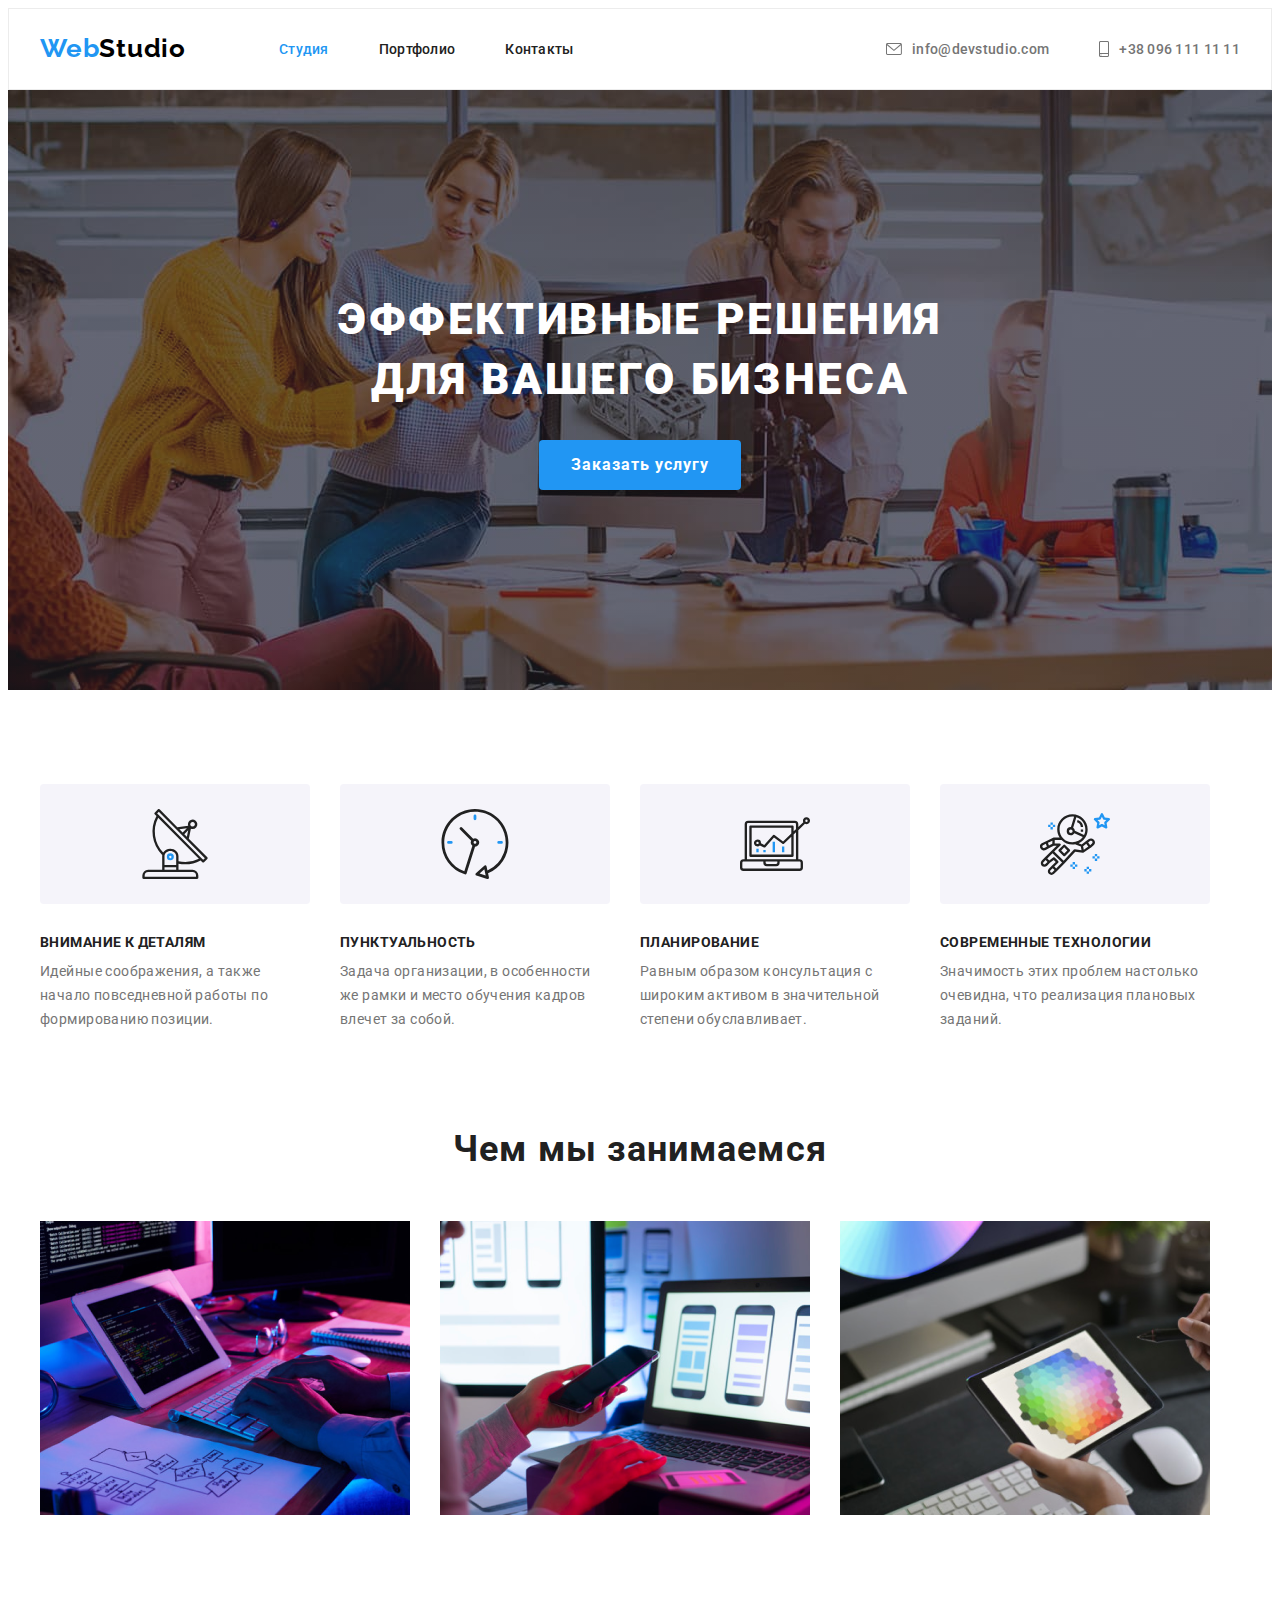
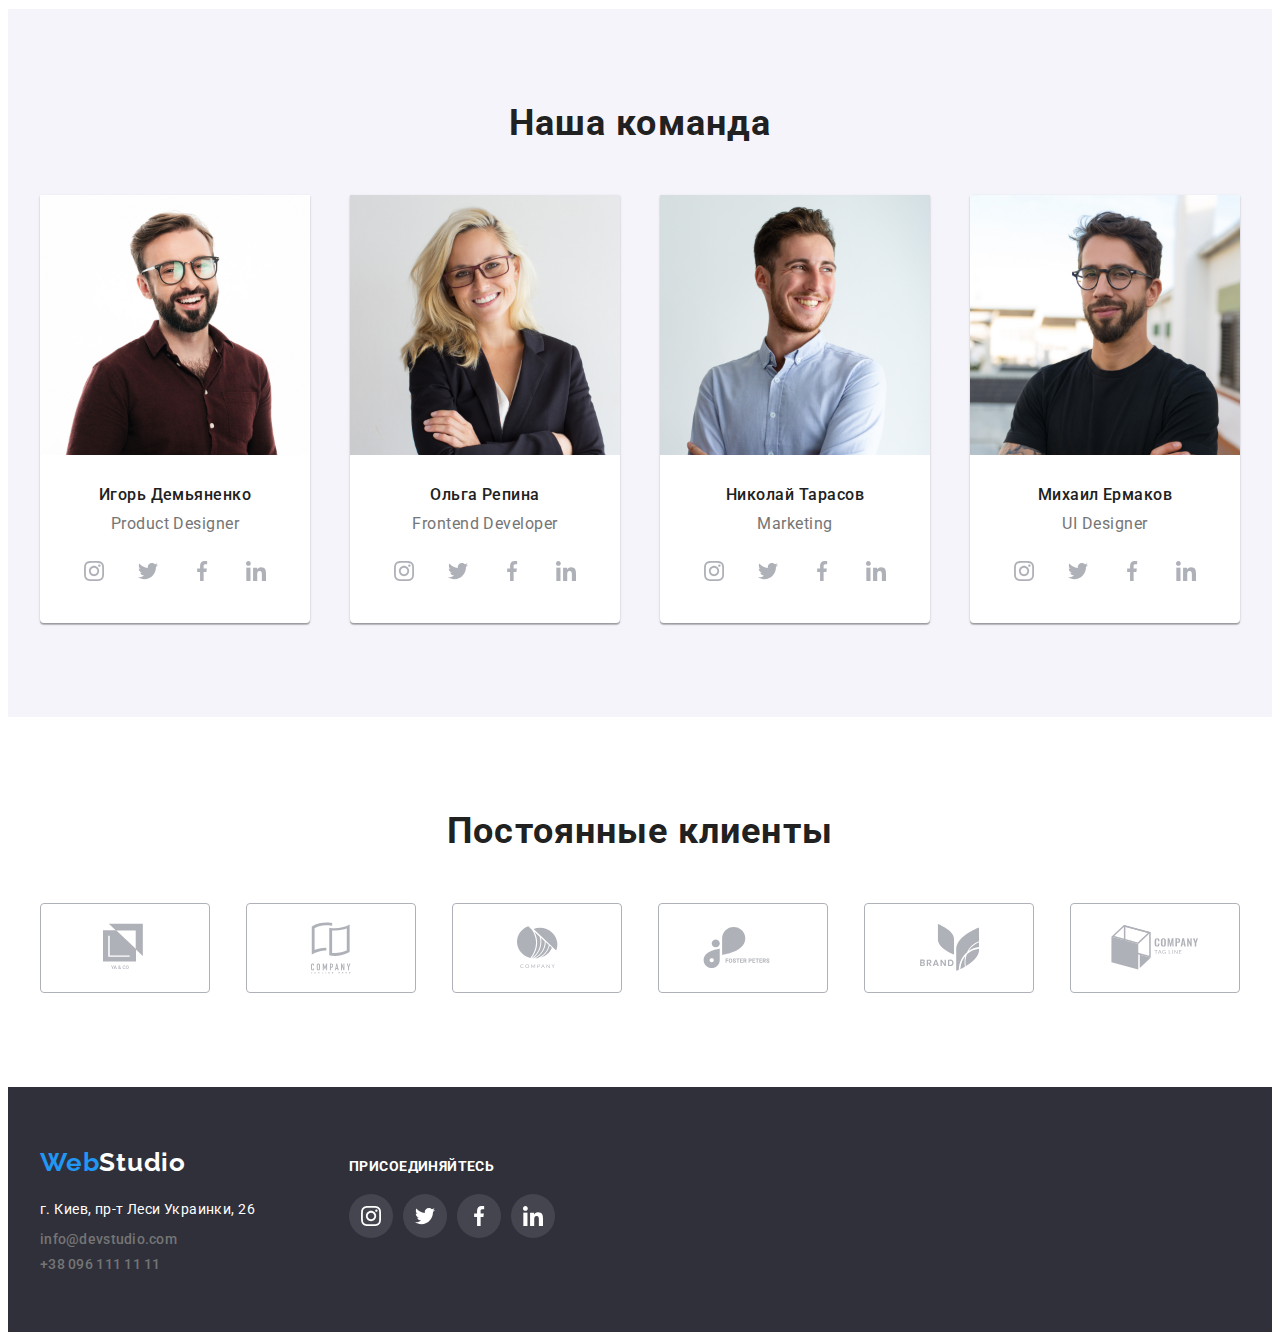
==== index.html @ 8cb1dddf "Создан репо goit-markup-hw-05" ====
<!DOCTYPE html>
<html lang="ru">

<head>
    <meta charset="UTF-8">
    <meta name="viewport" content="width=device-width, initial-scale=1.0">
    <title>Web Studio</title>
    <link rel="preconnect" href="https://fonts.gstatic.com">
    <link href="https://fonts.googleapis.com/css2?family=Raleway:wght@700&family=Roboto:wght@400;500;700;900&display=swap"
    rel="stylesheet">
    <link rel="stylesheet" href="https://cdnjs.cloudflare.com/ajax/libs/modern-normalize/1.0.0/modern-normalize.min.css"
    integrity="sha512-ISS7cAi1PEhQ8jnbJpJZMd29NlhNj4AWYyLOSp2CE/CsHxTCu+r+t0D2yoJudVrd0/8fTVPUVDzY5Tvli75u/g=="
    crossorigin="anonymous"/>
    <link rel="stylesheet" href="./css/styles.css">
</head>

<body>
     <!--header-->
    <header class="header">
      <div class="container">
        <nav class="navigation-header">
            <!--logo-->
            <a href="index.html" class="logo link "><span class="logo-color" lang="en">Web</span>Studio</a>
            <!--header navigation-->
            <ul class="navigation-menu">
                
                <li class="navigation-list list">
                <a href="./index.html" class="navigation-link current link" >Студия</a>
                </li>
                
                <li class="navigation-list list">
                <a href="./portfolio.html" class="navigation-link link">Портфолио</a>
                </li>
                
                <li class="navigation-list list">
                <a href="#contacts" class="navigation-link link">Контакты</a>
                </li>
            </ul>
        </nav>
        <!--header contacts-->
            <ul class="contacts-menu">
                <li class="contacts-list list">
                <a href="mailto:info@devstudio.com" class="contacts-link link">
                    <svg class="icon-contacts" width="16" height="12">
                    <use href="./images/sprite.svg#icon-envelope"></use>
                </svg>info@devstudio.com</a>
                </li>
                
                <li class="contacts-list list">
                <a href="tel:+380961111111" class="contacts-link link" >
                    <svg class="icon-contacts" width="10" height="16">
                    <use href="./images/sprite.svg#icon-smartphone"></use>
                </svg>+38 096 111 11 11</a>
                </li>
            </ul>
        </div>
    </header>
    <main>

        <!--🦸 ==========HERO==========-->
    <section class="hero">
        <div class="hero-container">
                <h1 class="heading-hero">Эффективные решения для вашего бизнеса</h1>
                <button class="modal-btn-hero" type="button">Заказать услугу</button>
        </div>
    </section>

        <!--============ABOUT=========-->
    <section class="about section">
        <div class="container">
            <ul class="about-list-menu">
                <li class="about-list list icon-antenna">
                <h2 class="about-header">Внимание к деталям</h2>
                <p class="about-description">Идейные соображения, а также начало повседневной работы по формированию позиции.</p>
                </li>
                <li class="about-list list icon-clock">
                <h2 class="about-header">Пунктуальность</h2>
                <p class="about-description">Задача организации, в особенности же рамки и место обучения кадров влечет за собой.</p>
                </li>
                <li class="about-list list icon-diagram">
                <h2 class="about-header">Планирование</h2>
                <p class="about-description">Равным образом консультация с широким активом в значительной степени обуславливает.</p>
                </li>
                <li class="about-list list icon-astronaut">
                <h2 class="about-header">Современные технологии</h2>
                <p class="about-description">Значимость этих проблем настолько очевидна, что реализация плановых заданий.</p>
                </li>
            </ul>
        </div>
    </section>
        <!--=========== WE DO ===========-->
    <section class="wedo section">
        <div class="container">
            <h2 class="wedo-header">Чем мы занимаемся</h2>
            <ul class="wedo-list-menu">
                <li class="wedo-list list">
                    <img class="wedo-list-img" src="./images/about/about1.png" alt="пишет код" width="370" height="294">
                </li>
                <li class="wedo-list list">
                    <img class="wedo-list-img" src="./images/about/about2.png" alt="создает макет" width="370" height="294">
                </li>
                <li class="wedo-list list">
                    <img class="wedo-list-img" src="./images/about/about3.png" alt="выбирает цветовую палитру" width="370" height="294">
                </li>
            </ul>
        </div>
    </section>

        <!--==========OUR TEAM===========-->
    <section class="team section">
        <div class="container">
            <h3 class="team-header">Наша команда</h3>
            <ul class="team-list-menu">
                <li class="team-list list">
                    <img class="team-list-img" src="./images/our_team/photo1.jpg" alt="фото Игорь Демьяненко" width="270" height="260">
        <div class="team-list-content">
                <h3 class="team-name">Игорь Демьяненко</h3>
                <p class="team-description">Product Designer</p>
            <ul class="social-team-menu">
                <li class="social-list list">
                    <a class="social-link" href="">
                        <svg class="social-list-icon">
                            <use href="./images/sprite.svg#icon-instagram"></use>
                        </svg>
                    </a>
                </li>
                <li class="social-list list ">
                    <a class="social-link" href="">
                        <svg class="social-list-icon">
                            <use href="./images/sprite.svg#icon-twitter"></use>
                        </svg>
                    </a>
                </li>
                <li class="social-list list ">
                    <a class="social-link" href="">
                        <svg class="social-list-icon">
                            <use href="./images/sprite.svg#icon-facebook-1"></use>
                        </svg>
                    </a>
                </li>
                <li class="social-list list ">
                    <a class="social-link" href="">
                        <svg class="social-list-icon">
                           <use href="./images/sprite.svg#icon-linkedin"></use>
                        </svg>
                    </a>
                </li>
            </ul>
        </div>
                </li>
                <li class="team-list list">
                    <img class="team-list-img" src="./images/our_team/photo2.jpg" alt="фото Ольга Репина" width="270" height="260">
         <div class="team-list-content">
                <h3 class="team-name">Ольга Репина</h3>
                <p class="team-description">Frontend Developer</p>
            <ul class="social-team-menu">
                <li class="social-list list">
                    <a class="social-link" href="">
                        <svg class="social-list-icon">
                            <use href="./images/sprite.svg#icon-instagram"></use>
                        </svg>
                    </a>
                </li>
                <li class="social-list list ">
                    <a class="social-link" href="">
                        <svg class="social-list-icon">
                            <use href="./images/sprite.svg#icon-twitter"></use>
                        </svg>
                    </a>
                </li>
                <li class="social-list list ">
                    <a class="social-link" href="">
                        <svg class="social-list-icon">
                            <use href="./images/sprite.svg#icon-facebook-1"></use>
                        </svg>
                    </a>
                </li>
                <li class="social-list list ">
                    <a class="social-link" href="">
                        <svg class="social-list-icon">
                            <use href="./images/sprite.svg#icon-linkedin"></use>
                        </svg>
                    </a>
                </li>
            </ul>
        </div>
                </li>
                <li class="team-list list">
                    <img class="team-list-img" src="./images/our_team/photo3.jpg" alt="фото Николай Тарасов" width="270" height="260">
        <div class="team-list-content">
                    <h3 class="team-name">Николай Тарасов</h3>
                    <p class="team-description">Marketing</p>
            <ul class="social-team-menu">
                <li class="social-list list">
                    <a class="social-link" href="">
                        <svg class="social-list-icon">
                            <use href="./images/sprite.svg#icon-instagram"></use>
                        </svg>
                    </a>
                </li>
                <li class="social-list list ">
                    <a class="social-link" href="">
                        <svg class="social-list-icon">
                            <use href="./images/sprite.svg#icon-twitter"></use>
                        </svg>
                        </a>
                    </li>
                <li class="social-list list ">
                        <a class="social-link" href="">
                            <svg class="social-list-icon">
                                <use href="./images/sprite.svg#icon-facebook-1"></use>
                            </svg>
                        </a>
                    </li>
                    <li class="social-list list ">
                        <a class="social-link" href="">
                            <svg class="social-list-icon">
                                <use href="./images/sprite.svg#icon-linkedin"></use>
                            </svg>
                        </a>
                    </li>
                </ul>
            </div>
                </li>
                <li class="team-list list">
                    <img class="team-list-img" src="./images/our_team/photo4.jpg" alt="фото Михаил Ермаков" width="270" height="260">
            <div class="team-list-content">
                <h3 class="team-name">Михаил Ермаков</h3>
                <p class="team-description">UI Designer</p>
                <ul class="social-team-menu">
                    <li class="social-list list">
                        <a class="social-link" href="">
                            <svg class="social-list-icon">
                                <use href="./images/sprite.svg#icon-instagram"></use>
                            </svg>
                        </a>
                    </li>
                    <li class="social-list list ">
                        <a class="social-link" href="">
                            <svg class="social-list-icon">
                                <use href="./images/sprite.svg#icon-twitter"></use>
                            </svg>
                        </a>
                    </li>
                    <li class="social-list list ">
                        <a class="social-link" href="">
                            <svg class="social-list-icon">
                                <use href="./images/sprite.svg#icon-facebook-1"></use>
                            </svg>
                        </a>
                    </li>
                    <li class="social-list list ">
                        <a class="social-link" href="">
                            <svg class="social-list-icon">
                                <use href="./images/sprite.svg#icon-linkedin"></use>
                            </svg>
                        </a>
                    </li>
                </ul>
            </div>
                    </li>
                </ul>
            </div>
        </section>
        <!--===============OUR CLIENTS=============-->
        <section class="our-clients section">
            <div class="container">
                <h4 class="our-clients-header">Постоянные клиенты</h4>
                <ul class="our-clients-menu">
                    <li class="our-clients-list list">
                        <a class="our-clients-link" href="">
                            <svg class="our-clients-icon" width="44" height="50">
                                <use href="./images/sprite.svg#icon-logo-1"></use>
                            </svg>
                        </a>
                    </li>
                    <li class="our-clients-list list">
                        <a class="our-clients-link" href="">
                           <svg class="our-clients-icon" width="40" height="52">
                               <use href=" ./images/sprite.svg#icon-logo-2"></use>
                            </svg>
                        </a>
                    </li>
                    <li class="our-clients-list list">
                        <a class="our-clients-link" href="">
                            <svg class="our-clients-icon" width="41px" height="42.6px">
                                <use href=" ./images/sprite.svg#icon-logo-3"></use>
                            </svg>
                        </a>
                    </li>
                    <li class="our-clients-list list">
                        <a class="our-clients-link" href="">
                            <svg class="our-clients-icon" width="80" height="42">
                                <use href=" ./images/sprite.svg#icon-logo-4"></use>
                            </svg>
                        </a>
                    </li>
                    <li class="our-clients-list list">
                        <a class="our-clients-link link" href="">
                            <svg class="our-clients-icon" width="59" height="47">
                                <use href=" ./images/sprite.svg#icon-logo-5"></use>
                            </svg>
                        </a>
                    </li>
                    <li class="our-clients-list list">
                        <a class="our-clients-link" href="">
                            <svg class="our-clients-icon" width="88" height="45">
                                <use href=" ./images/sprite.svg#icon-logo-6"></use>
                            </svg>
                        </a>
                    </li>
                </ul>
            </div>
        </section>
    </main>

        <!--📧☎️ Footer-->
        <footer class="footer">
            <div class="container">
            <div class="footer-address-content">
                <a class="logo link" href="index.html"><span lang="en">Web</span><span class="logo-color">Studio</span></a>
            <address class="address-footer">
                <ul class="address-list-menu">
                    <li class="address-list list">
                    <p class="footer-description"> г. Киев, пр-т Леси Украинки, 26</p></li>
                    <li class="address-list list">
                        <a class="contacts-link link" href="mailto:info@devstudio.com">info@devstudio.com</a></li>
                    <li class="address-list list">
                        <a class="contacts-link link" href="tel:+380961111111">+38 096 111 11 11</a></li>
                </ul>
            </address>
            </div>
              <div class="footer-social-content">
                  <b class="footer-tagline">присоединяйтесь</b>
                <ul class="footer-social-menu">
                    <li class="footer-social-list list">
                        <a class="footer-social-link" href="">
                            <svg class="footer-social-icon">
                                <use href="./images/sprite.svg#icon-instagram"></use>
                            </svg>
                        </a>
                    </li>
                    <li class="footer-social-list list">
                        <a class="footer-social-link" href="">
                            <svg class="footer-social-icon">
                                <use href="./images/sprite.svg#icon-twitter"></use>
                            </svg>
                        </a>
                    </li>
                    <li class="footer-social-list list">
                        <a class="footer-social-link" href="">
                            <svg class="footer-social-icon" width="44" height="44">
                                <use href="./images/sprite.svg#icon-facebook-1"></use>
                            </svg>
                        </a>
                    </li>
                    <li class="footer-social-list list">
                        <a class="footer-social-link" href="">
                            <svg class="footer-social-icon">
                                <use href="./images/sprite.svg#icon-linkedin"></use>
                            </svg>
                        </a>
                    </li>
                </ul>
              </div>
            </div>
        </footer>
        </body>
</html>
---- css/styles.css ----
/* ============================== ROOT  ======================== */

:root {
  /* -------- color ---------- */
  --primary-text-color: #757575;
  --primary-heading-color: #212121;
  --primary-active-color: #2196f3;
  --primary-logo-color: #2196f3;
  --white-color: #ffffff;
  /* ----------- font ---------- */
  --main-font: Roboto, sans-serif;
  --secondary-font: Raleway, sans-serif;
  /* ----------- background ---------- */
  --main-background-color: #ffffff;
  --secondary-background-color-hero: #2f303a;
  --background-color-footer: #2f303a;
  --background-color-team: #f5f4fa;
  --background-btn-color: #f5f4fa;
  --background-btn-hero: #2196f3;
  --background-color-portfolio-projects: #e5e5e5;
  --background-projects-list: #ffffff;
}

/* ===================== COMPONENTS =========================== */
/* ======================  минимальный сброс=================== */

ul,
ol {
  margin: 0;
  padding: 0;
}

h1,
h2,
h3,
h4,
h5,
h6 {
  margin: 0;
}

p {
  margin: 0;
}

img {
  display: block;
  max-width: 100%;
  height: auto;
}

.container {
  width: 1200px;
  margin: 0 auto;
  padding: 0 15px;
}

.section {
  padding-top: 94px;
  padding-bottom: 94px;
}

/* ======================  минимальный сброс=================== */

body {
  font-family: var(--main-font);
  color: var(--primary-text-color);
  background-color: var(--main-background-color);
}

.list {
  list-style: none;
}

.link {
  text-decoration: none;
}

.navigation-list .current {
  color: var(--primary-active-color);
}
/* ===================== HEADER =========================== */

.header {
  border: 1px solid #ececec;
}

.logo {
  margin-right: 93px;
  margin-top: 24px;
  margin-bottom: 25px;

  font-family: var(--secondary-font);
  font-weight: bold;
  font-size: 26px;
  line-height: 1.192;
  letter-spacing: 0.03em;
  color: black;
}

.logo-color {
  color: var(--primary-logo-color);
}

.header .container {
  width: 1200px;
  margin: auto;
  display: flex;
}

.navigation-header {
  display: flex;
  align-items: center;
}
.navigation-menu {
  display: flex;
  align-items: center;
}

.contacts-menu {
  display: flex;
  align-items: center;
  margin-left: auto;
}

.header .contacts-list {
  margin-left: 50px;
}

.header .navigation-list:not(:last-child) {
  margin-right: 50px;
}

.navigation-link {
  font-family: var(--main-font);
  font-weight: 500;
  font-size: 14px;
  line-height: 1.333;
  letter-spacing: 0.02em;
  color: var(--primary-heading-color);
}

.contacts-link {
  font-family: var(--main-font);
  font-weight: 500;
  font-size: 14px;
  line-height: 1.142;
  letter-spacing: 0.02em;
  color: var(--primary-text-color);
  display: flex;
  align-items: center;
}

.navigation-link:hover,
.navigation-link:focus,
.contacts-link:hover,
.contacts-link:focus {
  color: var(--primary-active-color);
}

.icon-contacts {
  margin-right: 10px;
  fill: currentColor;
}
/* ======================== END OF HEADER ===================================== */

/* ===========================   HERO   ======================================= */

.hero {
  background-color: var(--secondary-background-color-hero);
  display: flex;
  justify-content: center;
  text-align: center;
  max-width: 1600px;
  padding-top: 200px;
  padding-bottom: 200px;
  margin: 0 auto;
  max-height: 600px;
  background-image: linear-gradient(
      to right,
      rgba(47, 48, 58, 0.4),
      rgba(47, 48, 58, 0.4)
    ),
    url(../images/Hero/Img.jpg);
  background-repeat: no-repeat;
  background-position: center;
  background-size: cover;
}

.heading-hero {
  font-family: var(--main-font);
  font-weight: 900;
  font-size: 44px;
  line-height: 1.363;
  text-align: center;
  text-transform: uppercase;
  letter-spacing: 0.06em;
  color: var(--white-color);
  width: 696px;
  margin-bottom: 30px;
}

.modal-btn-hero {
  display: inline-block;
  font-family: var(--main-font);
  font-weight: bold;
  font-size: 16px;
  line-height: 1.875;
  color: var(--white-color);
  background: var(--background-btn-hero);
  box-shadow: 0px 4px 4px rgba(0, 0, 0, 0.15);
  border-radius: 4px;
  border: none;
  text-align: center;
  min-width: 200px;
  min-height: 50px;
  padding: 10px 32px;
  align-items: center;
  text-align: center;
  letter-spacing: 0.06em;
}

/* ===========================   END HERO   ======================================= */

/* ===========================   ABOUT      ======================================= */

.about {
  padding-bottom: 0px;
}

.about-header {
  font-family: var(--main-font);
  font-weight: bold;
  font-size: 14px;
  line-height: 1.142;
  letter-spacing: 0.03em;
  text-transform: uppercase;
  color: var(--primary-heading-color);
  margin-top: 30px;
  margin-bottom: 10px;
}

.about-description {
  font-family: var(--main-font);
  font-weight: normal;
  font-size: 14px;
  line-height: 1.714;
  letter-spacing: 0.03em;
  width: 270px;
  height: 75px;
}

.about-list-menu {
  display: flex;
}

.about-list::before {
  content: "";
  display: block;
  width: 270px;
  height: 120px;
  border-radius: 4px;
  background-repeat: no-repeat;
  background-position: center;
  background-color: #f5f4fa;
}

.icon-antenna::before {
  background-image: url(../images/antenna\ .svg);
}

.icon-clock::before {
  background-image: url(../images/clock\ .svg);
}

.icon-diagram::before {
  background-image: url(../images/diagram\ .svg);
}

.icon-astronaut::before {
  background-image: url(../images/astronaut\ .svg);
}

.about-list:not(:last-child) {
  margin-right: 30px;
}
/* ===========================  END  ABOUT      ======================================= */

/* ===========================   WE DO    ======================================= */

.wedo-list-menu {
  display: flex;
}
.wedo-list:not(:last-child) {
  margin-right: 30px;
}

.team-list-menu {
  display: flex;
  justify-content: space-between;
}

.wedo-header,
.team-header {
  font-family: var(--main-font);
  font-weight: bold;
  font-size: 36px;
  line-height: 1.166;
  text-align: center;
  letter-spacing: 0.03em;
  text-align: center;
  color: var(--primary-heading-color);
  margin-bottom: 50px;
}
/* ===========================   TEAM    ======================================= */
.team-list {
  background: var(--main-background-color);
  box-shadow: 0px 1px 3px rgba(0, 0, 0, 0.12), 0px 1px 1px rgba(0, 0, 0, 0.14),
    0px 2px 1px rgba(0, 0, 0, 0.2);
  border-radius: 0px 0px 4px 4px;
}

.team-list-content {
  padding: 30px 32px;
  text-align: center;
}

.team {
  background-color: var(--background-color-team);
}

.team-name {
  font-family: var(--main-font);
  font-weight: 500;
  font-size: 16px;
  line-height: 1.187;
  letter-spacing: 0.03em;
  color: var(--primary-heading-color);
  margin-bottom: 10px;
}

.team-description {
  font-family: var(--main-font);
  font-weight: normal;
  font-size: 16px;
  line-height: 1.187;
  letter-spacing: 0.03em;
  color: var(--primary-text-color);
  margin-bottom: 16px;
}

.social-team-menu {
  display: flex;
  justify-content: space-between;
}
.social-link {
  width: 44px;
  height: 44px;
  border-radius: 50%;
  color: #afb1b8;
  display: flex;
  justify-content: center;
  align-items: center;
}
.social-list-icon {
  width: 20px;
  height: 20px;
  fill: currentColor;
}

.social-link:hover,
.social-link:focus {
  background-color: #2196f3;
}

.social-link:hover .social-list-icon,
.social-link:focus .social-list-icon {
  fill: white;
}

/* ===========================  END TEAM      ======================================= */

/* ===========================   OUR CLIENTS ======================================== */

.our-clients-header {
  font-family: var(--main-font);
  font-style: normal;
  font-weight: bold;
  font-size: 36px;
  line-height: 1.166;
  text-align: center;
  letter-spacing: 0.03em;
  color: var(--primary-heading-color);
  margin-bottom: 50px;
}

.our-clients-link {
  display: flex;
  align-items: center;
  justify-content: center;
  width: 170px;
  height: 90px;
  border: 1px solid #afb1b8;
  box-sizing: border-box;
  border-radius: 4px;
  color: #afb1b8;
}

.our-clients-icon {
  fill: currentColor;
}

.our-clients-menu {
  display: flex;
  justify-content: space-between;
}

.our-clients-link:hover,
.our-clients-link:focus {
  border: 1px solid #2196f3;
}

.our-clients-link:hover,
.our-clients-link:focus {
  color: #2196f3;
}

.our-clients-icon {
  fill: currentColor;
}
/* ===========================   END OUR CLIENTS ======================================== */
/* ===========================   FOOTER      ======================================= */

address {
  font-style: normal;
  margin-top: 20px;
}
.footer-description {
  font-family: var(--main-font);
  font-weight: normal;
  font-size: 14px;
  line-height: 1.714;
  letter-spacing: 0.03em;
  color: var(--white-color);
}

.footer .logo-color {
  color: var(--white-color);
}

.footer .logo {
  margin-bottom: 20px;
}

.logo > span {
  color: var(--primary-logo-color);
}

.footer {
  background-color: var(--background-color-footer);
  padding-top: 60px;
  padding-bottom: 60px;
}

.address-footer {
  color: rgba(255, 255, 255, 0.6);
}
.address-list:not(:last-child) {
  margin-bottom: 9px;
}
.footer .container {
  display: flex;
  align-items: baseline;
}

.footer-address-content {
  margin-right: 70px;
}

.footer-tagline {
  font-family: Roboto;
  font-style: normal;
  font-weight: bold;
  font-size: 14px;
  line-height: 1.142;
  letter-spacing: 0.03em;
  text-transform: uppercase;
  color: #ffffff;
  display: inline-block;
  margin-bottom: 20px;
}

.footer-social-menu {
  display: flex;
  justify-content: space-between;
}

.footer-social-link {
  width: 44px;
  height: 44px;
  border-radius: 50%;
  color: #afb1b8;
  display: flex;
  justify-content: center;
  align-items: center;
  background: rgba(255, 255, 255, 0.1);
  margin-right: 10px;
}

.footer-social-icon {
  fill: #ffffff;
  width: 20px;
  height: 20px;
}

.footer-social-link:hover,
.footer-social-link:focus {
  background-color: #2196f3;
}

/* ===========================  END FOOTER    ======================================= */
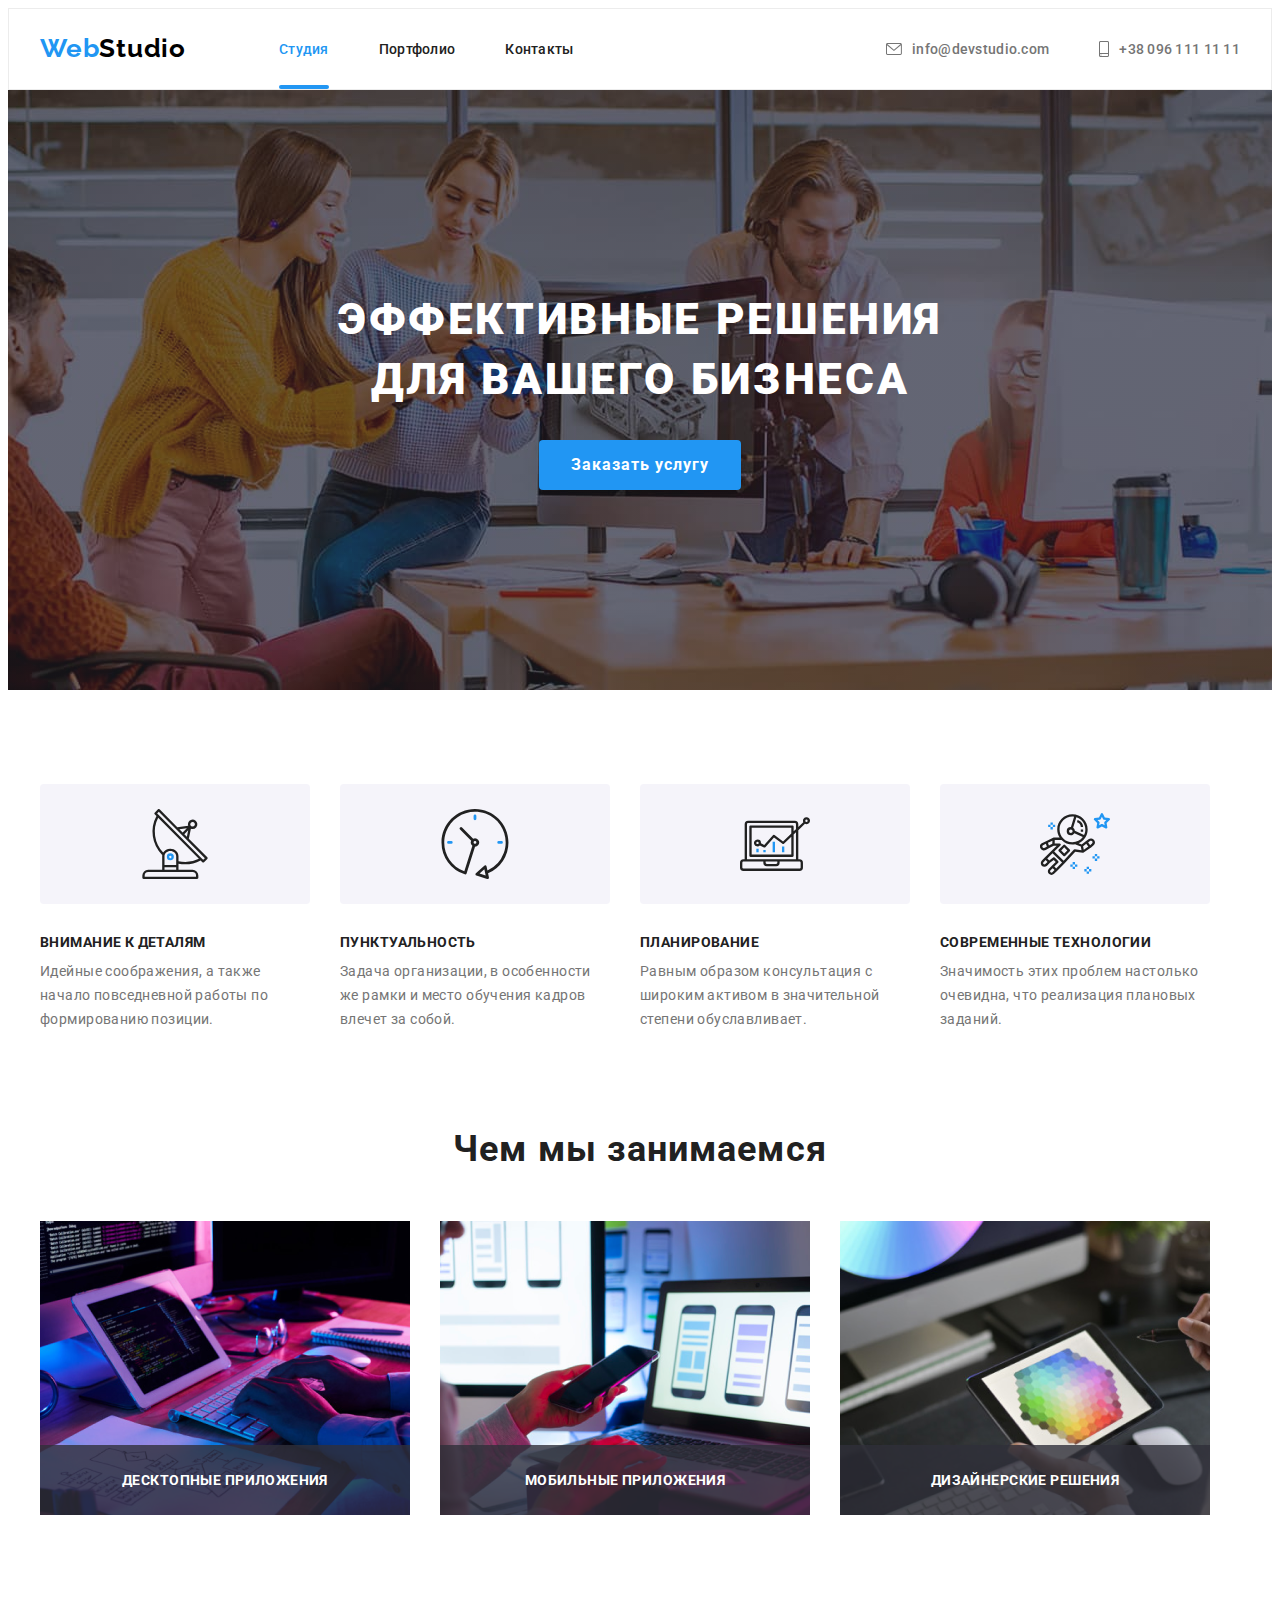
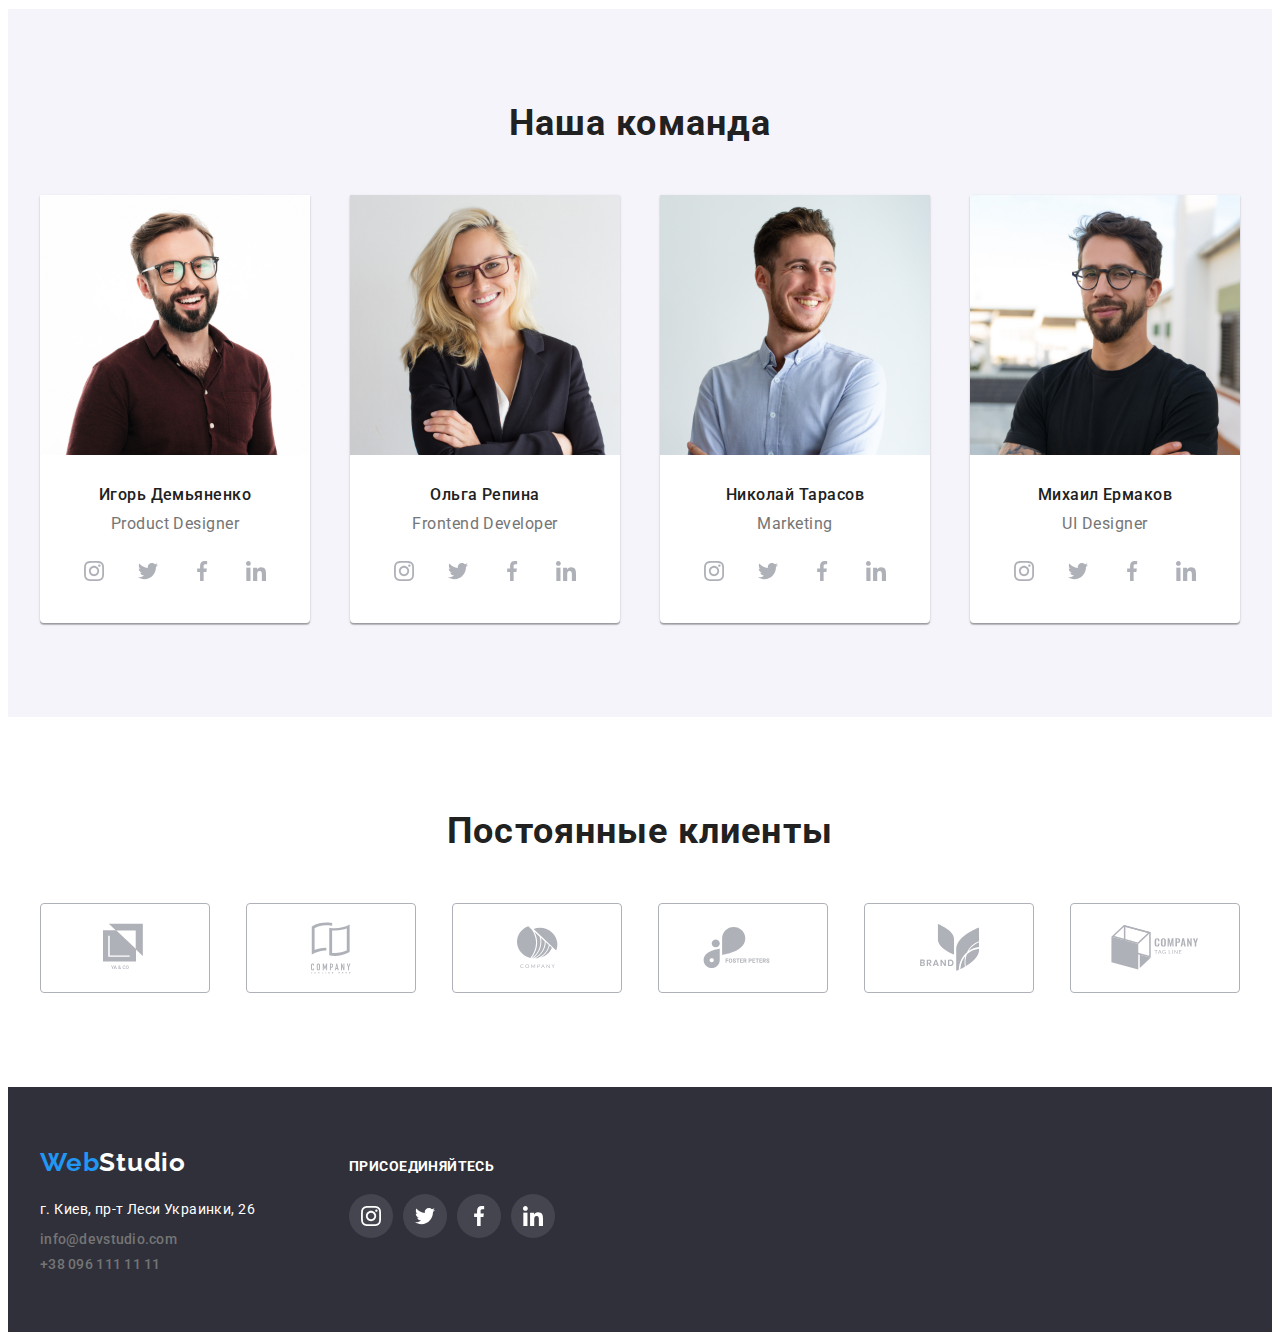
==== commit 0fa24a7f: "Создан репо goit-markup-hw-05" ====
--- a/index.html
+++ b/index.html
@@ -11,6 +11,7 @@
     <link rel="stylesheet" href="https://cdnjs.cloudflare.com/ajax/libs/modern-normalize/1.0.0/modern-normalize.min.css"
     integrity="sha512-ISS7cAi1PEhQ8jnbJpJZMd29NlhNj4AWYyLOSp2CE/CsHxTCu+r+t0D2yoJudVrd0/8fTVPUVDzY5Tvli75u/g=="
     crossorigin="anonymous"/>
+    <link rel="stylesheet" href="https://cdnjs.cloudflare.com/ajax/libs/animate.css/4.1.1/animate.min.css" />
     <link rel="stylesheet" href="./css/styles.css">
 </head>
 
@@ -61,7 +62,7 @@
     <section class="hero">
         <div class="hero-container">
                 <h1 class="heading-hero">Эффективные решения для вашего бизнеса</h1>
-                <button class="modal-btn-hero" type="button">Заказать услугу</button>
+                <button data-modal-open class="modal-btn-hero" type="button" >Заказать услугу</button>
         </div>
     </section>
 
@@ -95,12 +96,21 @@
             <ul class="wedo-list-menu">
                 <li class="wedo-list list">
                     <img class="wedo-list-img" src="./images/about/about1.png" alt="пишет код" width="370" height="294">
+                <div class="product-actions">
+                    <p class="article-title">Десктопные приложения</p>
+                </div>
                 </li>
                 <li class="wedo-list list">
                     <img class="wedo-list-img" src="./images/about/about2.png" alt="создает макет" width="370" height="294">
+                <div class="product-actions">
+                    <p class="article-title">Мобильные приложения</p>
+                </div>
                 </li>
                 <li class="wedo-list list">
                     <img class="wedo-list-img" src="./images/about/about3.png" alt="выбирает цветовую палитру" width="370" height="294">
+                <div class="product-actions">
+                    <p class="article-title">Дизайнерские решения</p>
+                </div>
                 </li>
             </ul>
         </div>
@@ -365,5 +375,17 @@
               </div>
             </div>
         </footer>
-        </body>
+      
+       <div class="backdrop is-hidden" data-modal>
+           <div class="modal">
+               <button type="button" class="close-btn" data-modal-close>
+                <svg class="close-btn-icon">
+                <use href="./images/sprite.svg#icon-Vector"></use>
+                </svg>
+                </button>
+           </div>
+
+       </div>
+      <script src="./js/madal.js"></script>
+    </body>
 </html>--- a/css/styles.css
+++ b/css/styles.css
@@ -132,12 +132,38 @@
 }
 
 .navigation-link {
+  position: relative;
+}
+.navigation-link.current::before {
+  opacity: 1;
+}
+
+.navigation-link::before {
+  content: "";
+  display: inline-block;
+  align-items: center;
+  position: absolute;
+  left: 0px;
+  bottom: -32px;
+  width: 100%;
+  height: 4px;
+  background-color: #2196f3;
+  border-radius: 2px;
+  opacity: 0;
+}
+
+.navigation-link {
   font-family: var(--main-font);
   font-weight: 500;
   font-size: 14px;
   line-height: 1.333;
   letter-spacing: 0.02em;
   color: var(--primary-heading-color);
+
+  transition-property: all;
+  transition-duration: 250ms;
+  transition-timing-function: cubic-bezier(0.4, 0, 0.2, 1);
+  transition-delay: 0s;
 }
 
 .contacts-link {
@@ -149,6 +175,11 @@
   color: var(--primary-text-color);
   display: flex;
   align-items: center;
+
+  transition-property: all;
+  transition-duration: 250ms;
+  transition-timing-function: cubic-bezier(0.4, 0, 0.2, 1);
+  transition-delay: 0s;
 }
 
 .navigation-link:hover,
@@ -288,7 +319,30 @@
 
 /* ===========================   WE DO    ======================================= */
 
+.product-actions {
+  position: absolute;
+  bottom: 0;
+  max-width: 370px;
+  min-height: 70px;
+  width: 100%;
+  background: rgba(47, 48, 58, 0.8);
+}
+
+.article-title {
+  font-family: Roboto;
+  font-style: normal;
+  font-weight: bold;
+  font-size: 14px;
+  line-height: 1.142;
+  text-align: center;
+  letter-spacing: 0.03em;
+  text-transform: uppercase;
+  color: #ffffff;
+  padding: 27px 82px;
+}
+
 .wedo-list-menu {
+  position: relative;
   display: flex;
 }
 .wedo-list:not(:last-child) {
@@ -361,6 +415,11 @@
   display: flex;
   justify-content: center;
   align-items: center;
+
+  transition-property: all;
+  transition-duration: 250ms;
+  transition-timing-function: cubic-bezier(0.4, 0, 0.2, 1);
+  transition-delay: 0s;
 }
 .social-list-icon {
   width: 20px;
@@ -404,6 +463,11 @@
   box-sizing: border-box;
   border-radius: 4px;
   color: #afb1b8;
+
+  transition-property: all;
+  transition-duration: 250ms;
+  transition-timing-function: cubic-bezier(0.4, 0, 0.2, 1);
+  transition-delay: 0s;
 }
 
 .our-clients-icon {
@@ -505,6 +569,11 @@
   align-items: center;
   background: rgba(255, 255, 255, 0.1);
   margin-right: 10px;
+
+  transition-property: all;
+  transition-duration: 250ms;
+  transition-timing-function: cubic-bezier(0.4, 0, 0.2, 1);
+  transition-delay: 0s;
 }
 
 .footer-social-icon {
@@ -517,5 +586,53 @@
 .footer-social-link:focus {
   background-color: #2196f3;
 }
-
 /* ===========================  END FOOTER    ======================================= */
+
+/* ============================= BACKDROP  ========================================== */
+.backdrop {
+  position: fixed;
+  left: 0;
+  top: 0;
+  width: 100%;
+  height: 100%;
+  background: rgba(0, 0, 0, 0.2);
+  transition: all 250ms cubic-bezier(0.4, 0, 0.2, 1) 250ms;
+}
+
+.backdrop.is-hidden {
+  opacity: 0;
+  visibility: hidden;
+  pointer-events: none;
+}
+
+.modal {
+  position: absolute;
+  top: 50%;
+  left: 50%;
+  transform: translate(-50%, -50%);
+  width: 528px;
+  min-height: 581px;
+  background: #ffffff;
+  box-shadow: 0px 1px 3px rgba(0, 0, 0, 0.12), 0px 1px 1px rgba(0, 0, 0, 0.14),
+    0px 2px 1px rgba(0, 0, 0, 0.2);
+  border-radius: 4px;
+}
+
+.close-btn {
+  position: absolute;
+  top: 8px;
+  right: 8px;
+  width: 30px;
+  height: 30px;
+  background: #ffffff;
+  border: 1px solid rgba(0, 0, 0, 0.1);
+  border-radius: 50%;
+  cursor: pointer;
+}
+
+.close-btn-icon {
+  width: 11px;
+  height: 11px;
+}
+
+/* ===========================  END BACKDROP    ======================================= */
